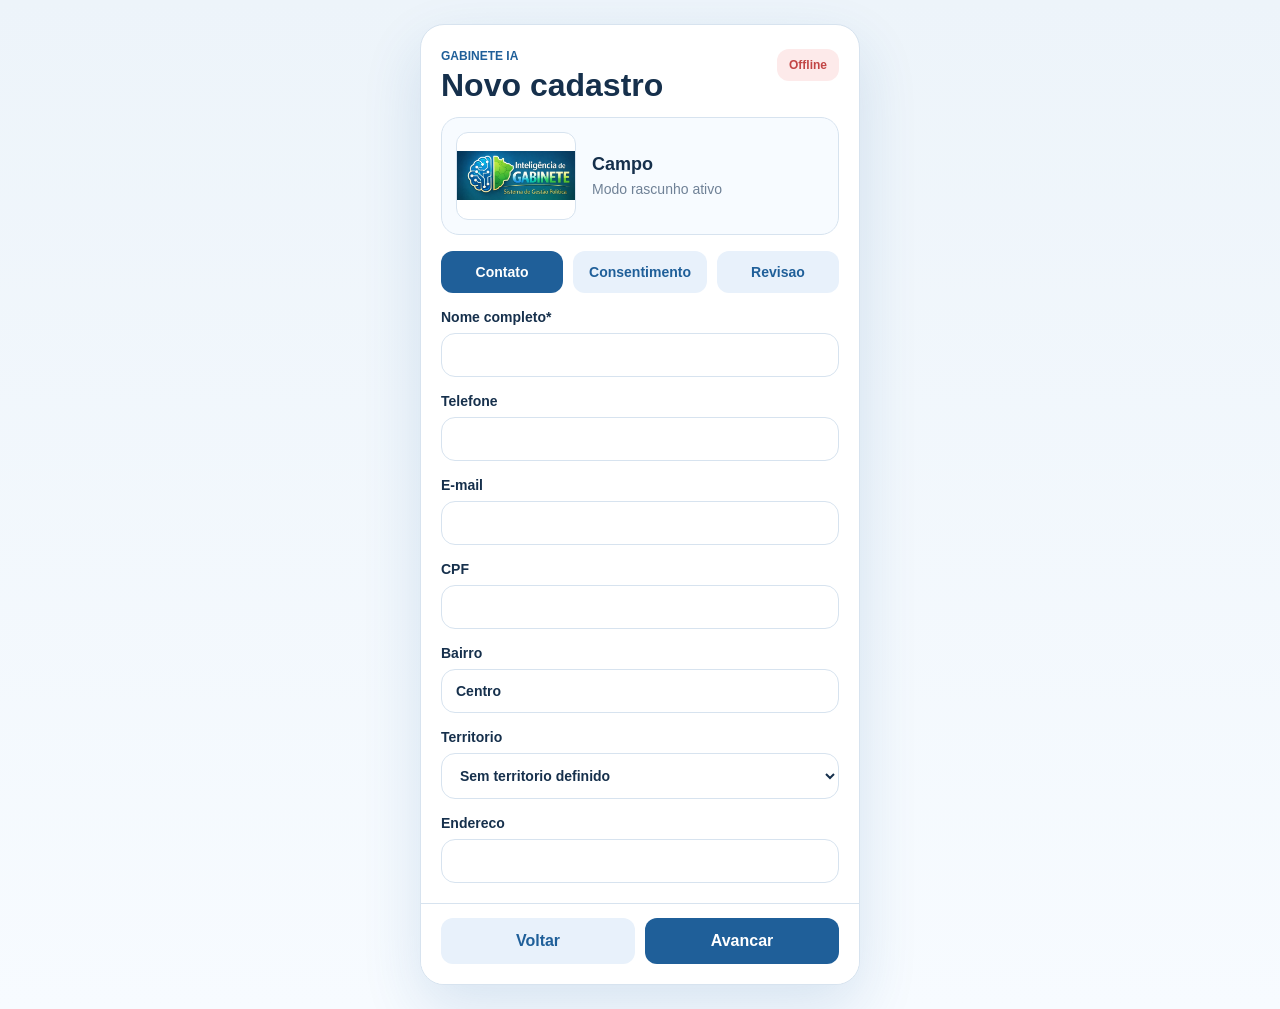
==== apps/mobile/index.html @ 69a36a0c "Initial commit" ====
<!doctype html>
<html lang="pt-BR">
  <head>
    <meta charset="utf-8" />
    <meta name="viewport" content="width=device-width, initial-scale=1" />
    <title>Gabinete IA Aplicativo</title>
    <link rel="stylesheet" href="./styles.css" />
  </head>
  <body>
    <main class="mobile-app">
      <header class="app-header">
        <div>
          <p class="eyebrow">Gabinete IA</p>
          <h1>Novo cadastro</h1>
        </div>
        <span id="connection" class="status">Conectando</span>
      </header>

      <section class="field-hero">
        <img
          src="/imagens/Logo%20APP%20Mobile.jpg"
          alt="Logo do aplicativo mobile"
        />
        <div>
          <strong>Campo</strong>
          <span id="sync-state">Nenhum rascunho pendente</span>
        </div>
      </section>

      <nav class="steps" aria-label="Etapas do cadastro">
        <button class="active" type="button" data-step="1">Contato</button>
        <button type="button" data-step="2">Consentimento</button>
        <button type="button" data-step="3">Revisao</button>
      </nav>

      <form id="cadastro-form">
        <section class="step active" data-panel="1">
          <label>
            Nome completo*
            <input name="nome" autocomplete="name" required />
          </label>
          <label>
            Telefone
            <input name="telefone_principal" inputmode="tel" autocomplete="tel" />
          </label>
          <label>
            E-mail
            <input name="email" type="email" autocomplete="email" />
          </label>
          <label>
            CPF
            <input name="cpf" inputmode="numeric" />
          </label>
          <label>
            Bairro
            <input name="bairro" value="Centro" />
          </label>
          <label>
            Territorio
            <select id="territory-select" name="territorio_id">
              <option value="">Sem territorio definido</option>
            </select>
          </label>
          <label>
            Endereco
            <input name="logradouro" autocomplete="street-address" />
          </label>
        </section>

        <section class="step" data-panel="2">
          <fieldset>
            <legend>Canais permitidos</legend>
            <label class="check"><input name="canal_whatsapp" type="checkbox" checked /> WhatsApp</label>
            <label class="check"><input name="canal_telefone" type="checkbox" checked /> Telefone</label>
            <label class="check"><input name="canal_email" type="checkbox" /> E-mail</label>
          </fieldset>
          <label>
            Consentimento registrado?*
            <select name="consentido">
              <option value="true">Sim</option>
              <option value="false">Nao</option>
            </select>
          </label>
          <label>
            Finalidade
            <select name="finalidade">
              <option value="atendimento institucional">Atendimento institucional</option>
              <option value="retorno de demanda">Retorno de demanda</option>
              <option value="agenda institucional">Agenda institucional</option>
            </select>
          </label>
          <label>
            Forma do registro
            <select name="forma_registro">
              <option value="verbal">Verbal</option>
              <option value="formulario">Formulario</option>
              <option value="mensagem">Mensagem</option>
            </select>
          </label>
          <label>
            Observacao
            <textarea name="observacoes"></textarea>
          </label>
          <label>
            Nivel politico
            <select name="nivel_relacionamento">
              <option value="CONTATO">Contato</option>
              <option value="PARTICIPANTE">Participante</option>
              <option value="APOIADOR">Apoiador</option>
              <option value="LIDERANCA">Lideranca</option>
              <option value="VOTO_CERTO">Voto certo</option>
            </select>
          </label>
          <label>
            Engajamento
            <select name="engajamento">
              <option value="FRIO">Frio</option>
              <option value="MORNO">Morno</option>
              <option value="MEDIO">Medio</option>
              <option value="FORTE">Forte</option>
            </select>
          </label>
          <label>
            Voto 2028
            <select name="voto_2028">
              <option value="INDEFINIDO">Indefinido</option>
              <option value="PROVAVEL">Provavel</option>
              <option value="VOTO_CERTO">Voto certo</option>
              <option value="NAO_APOIA">Nao apoia</option>
            </select>
          </label>
          <label>
            Influencia territorial
            <select name="influencia">
              <option value="BAIXA">Baixa</option>
              <option value="MEDIA">Media</option>
              <option value="ALTA">Alta</option>
            </select>
          </label>
          <label>
            Origem da classificacao
            <select name="origem_politica">
              <option value="DECLARADO">Declarado</option>
              <option value="INDICACAO">Indicacao de lideranca</option>
              <option value="OBSERVADO">Observado em campo</option>
              <option value="PLANILHA">Planilha importada</option>
            </select>
          </label>
        </section>

        <section class="step" data-panel="3">
          <div id="review" class="review"></div>
          <div class="sync-actions">
            <button id="save-draft" type="button" class="secondary">Salvar rascunho</button>
            <button type="submit">Enviar cadastro</button>
          </div>
          <p id="message" class="message"></p>
        </section>
      </form>

      <footer class="bottom-actions">
        <button id="back" type="button" class="secondary">Voltar</button>
        <button id="next" type="button">Avancar</button>
      </footer>
    </main>

    <script src="./app.js"></script>
  </body>
</html>
---- apps/mobile/styles.css ----
:root {
  --blue: #1f5f99;
  --blue-soft: #e8f1fb;
  --ink: #16304c;
  --muted: #6f8196;
  --line: #d7e3ef;
  --page: #eef4f9;
  --paper: #ffffff;
  --panel: #f7fbff;
  --success: #1d8d68;
  --success-soft: #dff4ec;
  --danger: #c24545;
  --danger-soft: #fdeaea;
}

* {
  box-sizing: border-box;
}

body {
  margin: 0;
  min-height: 100vh;
  color: var(--ink);
  background: linear-gradient(180deg, #edf4fa 0%, #f7fbff 100%);
  font-family: Inter, "Segoe UI", Arial, sans-serif;
  letter-spacing: 0;
}

button,
input,
select,
textarea {
  font: inherit;
  letter-spacing: 0;
}

button {
  min-height: 46px;
  border: 0;
  border-radius: 12px;
  padding: 0 16px;
  color: #ffffff;
  background: var(--blue);
  font-weight: 800;
  cursor: pointer;
}

button.secondary {
  color: var(--blue);
  background: var(--blue-soft);
}

.mobile-app {
  display: grid;
  grid-template-rows: auto auto auto 1fr auto;
  width: min(100%, 440px);
  min-height: 100vh;
  margin: 0 auto;
  background: var(--paper);
}

.app-header {
  display: flex;
  align-items: flex-start;
  justify-content: space-between;
  gap: 14px;
  padding: 24px 20px 14px;
}

.eyebrow {
  margin: 0 0 6px;
  color: var(--blue);
  font-size: 12px;
  font-weight: 900;
  text-transform: uppercase;
}

h1 {
  margin: 0;
  font-size: 32px;
  line-height: 1.05;
}

.status {
  border-radius: 12px;
  padding: 9px 12px;
  color: var(--success);
  background: var(--success-soft);
  font-size: 12px;
  font-weight: 900;
}

.status.offline {
  color: var(--danger);
  background: var(--danger-soft);
}

.field-hero {
  display: grid;
  grid-template-columns: 120px minmax(0, 1fr);
  align-items: center;
  gap: 16px;
  margin: 0 20px 16px;
  border: 1px solid var(--line);
  border-radius: 18px;
  padding: 14px;
  background: var(--panel);
}

.field-hero img {
  width: 120px;
  height: 88px;
  border-radius: 12px;
  object-fit: contain;
  object-position: center;
  background: #ffffff;
  border: 1px solid var(--line);
}

.field-hero strong,
.field-hero span {
  display: block;
}

.field-hero strong {
  font-size: 18px;
}

.field-hero span {
  margin-top: 6px;
  color: var(--muted);
  font-size: 14px;
}

.steps {
  display: grid;
  grid-template-columns: repeat(3, 1fr);
  gap: 10px;
  padding: 0 20px 16px;
}

.steps button {
  min-height: 42px;
  color: var(--blue);
  background: var(--blue-soft);
  font-size: 14px;
}

.steps button.active {
  color: #ffffff;
  background: var(--blue);
}

form {
  min-height: 0;
  overflow-y: auto;
  padding: 0 20px 20px;
}

.step {
  display: none;
  gap: 16px;
}

.step.active {
  display: grid;
}

label,
fieldset {
  display: grid;
  gap: 8px;
  margin: 0;
  color: var(--ink);
  font-size: 14px;
  font-weight: 800;
}

fieldset {
  border: 1px solid var(--line);
  border-radius: 16px;
  padding: 14px;
  background: var(--panel);
}

legend {
  color: var(--blue);
  padding: 0 6px;
}

input,
select,
textarea {
  width: 100%;
  border: 1px solid var(--line);
  border-radius: 14px;
  padding: 13px 14px;
  color: var(--ink);
  background: #ffffff;
}

input:focus,
select:focus,
textarea:focus {
  outline: 2px solid rgb(31 95 153 / 16%);
  border-color: var(--blue);
}

textarea {
  min-height: 110px;
  resize: vertical;
}

.check {
  grid-template-columns: 22px 1fr;
  align-items: center;
  color: var(--ink);
  font-weight: 700;
}

.check input {
  width: 18px;
  height: 18px;
}

.review {
  display: grid;
  gap: 10px;
}

.review-row {
  border: 1px solid var(--line);
  border-radius: 14px;
  padding: 12px 14px;
  background: var(--panel);
}

.review-row strong {
  display: block;
  margin-bottom: 4px;
}

.review-row span {
  color: var(--muted);
}

.sync-actions {
  display: grid;
  grid-template-columns: 1fr 1fr;
  gap: 10px;
}

.bottom-actions {
  display: grid;
  grid-template-columns: 1fr 1fr;
  gap: 10px;
  border-top: 1px solid var(--line);
  padding: 14px 20px 20px;
  background: #ffffff;
}

.message {
  min-height: 22px;
  margin: 0;
  color: var(--muted);
  font-weight: 700;
}

.message.error {
  color: var(--danger);
}

@media (min-width: 760px) {
  body {
    display: grid;
    place-items: center;
    padding: 24px;
  }

  .mobile-app {
    min-height: 860px;
    border: 1px solid var(--line);
    border-radius: 24px;
    box-shadow: 0 24px 60px rgb(31 95 153 / 14%);
    overflow: hidden;
  }
}

@media (max-width: 420px) {
  h1 {
    font-size: 28px;
  }

  .field-hero {
    grid-template-columns: 1fr;
    justify-items: start;
  }

  .field-hero img {
    width: 100%;
    height: 96px;
  }
}
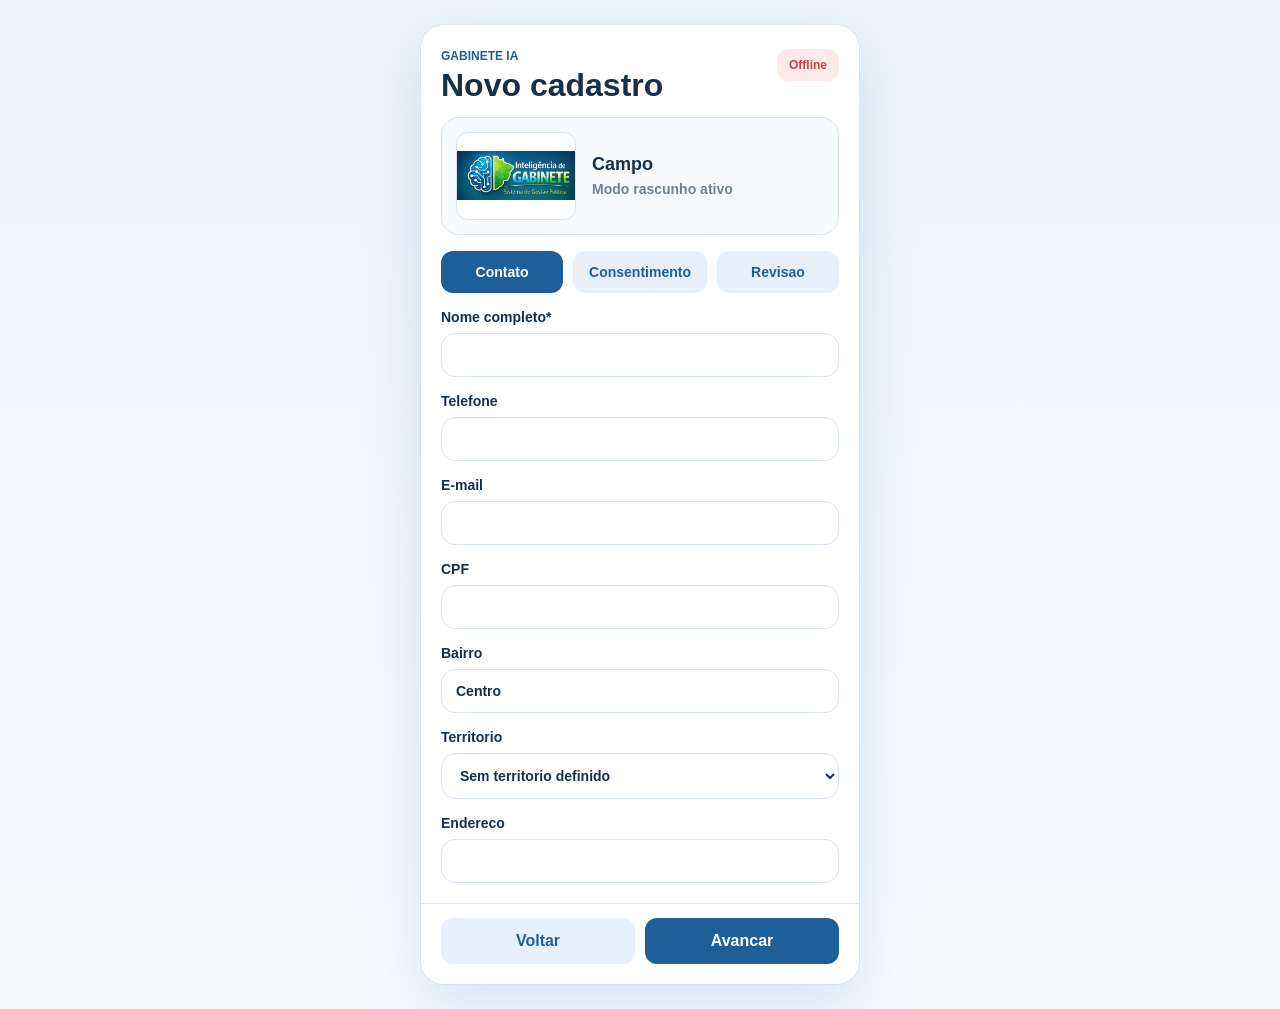
==== commit 785fa145: "Ajusta retorno ao menu inicial nas jornadas" ====
--- a/apps/mobile/index.html
+++ b/apps/mobile/index.html
@@ -9,14 +9,17 @@
   <body>
     <main class="mobile-app">
       <header class="app-header">
-        <div>
+        <div class="app-header-copy">
           <p class="eyebrow">Gabinete IA</p>
           <h1>Novo cadastro</h1>
         </div>
-        <span id="connection" class="status">Conectando</span>
+        <div class="app-header-actions">
+          <button id="step-back-top" type="button" class="secondary hidden" aria-label="Voltar uma etapa">Voltar</button>
+          <span id="connection" class="status">Conectando</span>
+        </div>
       </header>
 
-      <section class="field-hero">
+      <button type="button" id="mobile-home" class="field-hero" aria-label="Voltar ao inicio do cadastro">
         <img
           src="/imagens/Logo%20APP%20Mobile.jpg"
           alt="Logo do aplicativo mobile"
@@ -25,7 +28,7 @@
           <strong>Campo</strong>
           <span id="sync-state">Nenhum rascunho pendente</span>
         </div>
-      </section>
+      </button>
 
       <nav class="steps" aria-label="Etapas do cadastro">
         <button class="active" type="button" data-step="1">Contato</button>
@@ -151,6 +154,7 @@
         <section class="step" data-panel="3">
           <div id="review" class="review"></div>
           <div class="sync-actions">
+            <button id="go-start" type="button" class="secondary">Voltar ao inicio</button>
             <button id="save-draft" type="button" class="secondary">Salvar rascunho</button>
             <button type="submit">Enviar cadastro</button>
           </div>
--- a/apps/mobile/styles.css
+++ b/apps/mobile/styles.css
@@ -67,6 +67,16 @@
   padding: 24px 20px 14px;
 }
 
+.app-header-copy {
+  min-width: 0;
+}
+
+.app-header-actions {
+  display: grid;
+  justify-items: end;
+  gap: 10px;
+}
+
 .eyebrow {
   margin: 0 0 6px;
   color: var(--blue);
@@ -95,6 +105,10 @@
   background: var(--danger-soft);
 }
 
+.hidden {
+  display: none !important;
+}
+
 .field-hero {
   display: grid;
   grid-template-columns: 120px minmax(0, 1fr);
@@ -105,6 +119,8 @@
   border-radius: 18px;
   padding: 14px;
   background: var(--panel);
+  color: inherit;
+  text-align: left;
 }
 
 .field-hero img {
@@ -122,6 +138,10 @@
   display: block;
 }
 
+.field-hero:hover {
+  border-color: var(--blue);
+}
+
 .field-hero strong {
   font-size: 18px;
 }
@@ -246,7 +266,7 @@
 
 .sync-actions {
   display: grid;
-  grid-template-columns: 1fr 1fr;
+  grid-template-columns: repeat(3, minmax(0, 1fr));
   gap: 10px;
 }
 
@@ -257,6 +277,17 @@
   border-top: 1px solid var(--line);
   padding: 14px 20px 20px;
   background: #ffffff;
+}
+
+@media (max-width: 420px) {
+  .app-header {
+    grid-template-columns: 1fr;
+    display: grid;
+  }
+
+  .app-header-actions {
+    justify-items: stretch;
+  }
 }
 
 .message {
